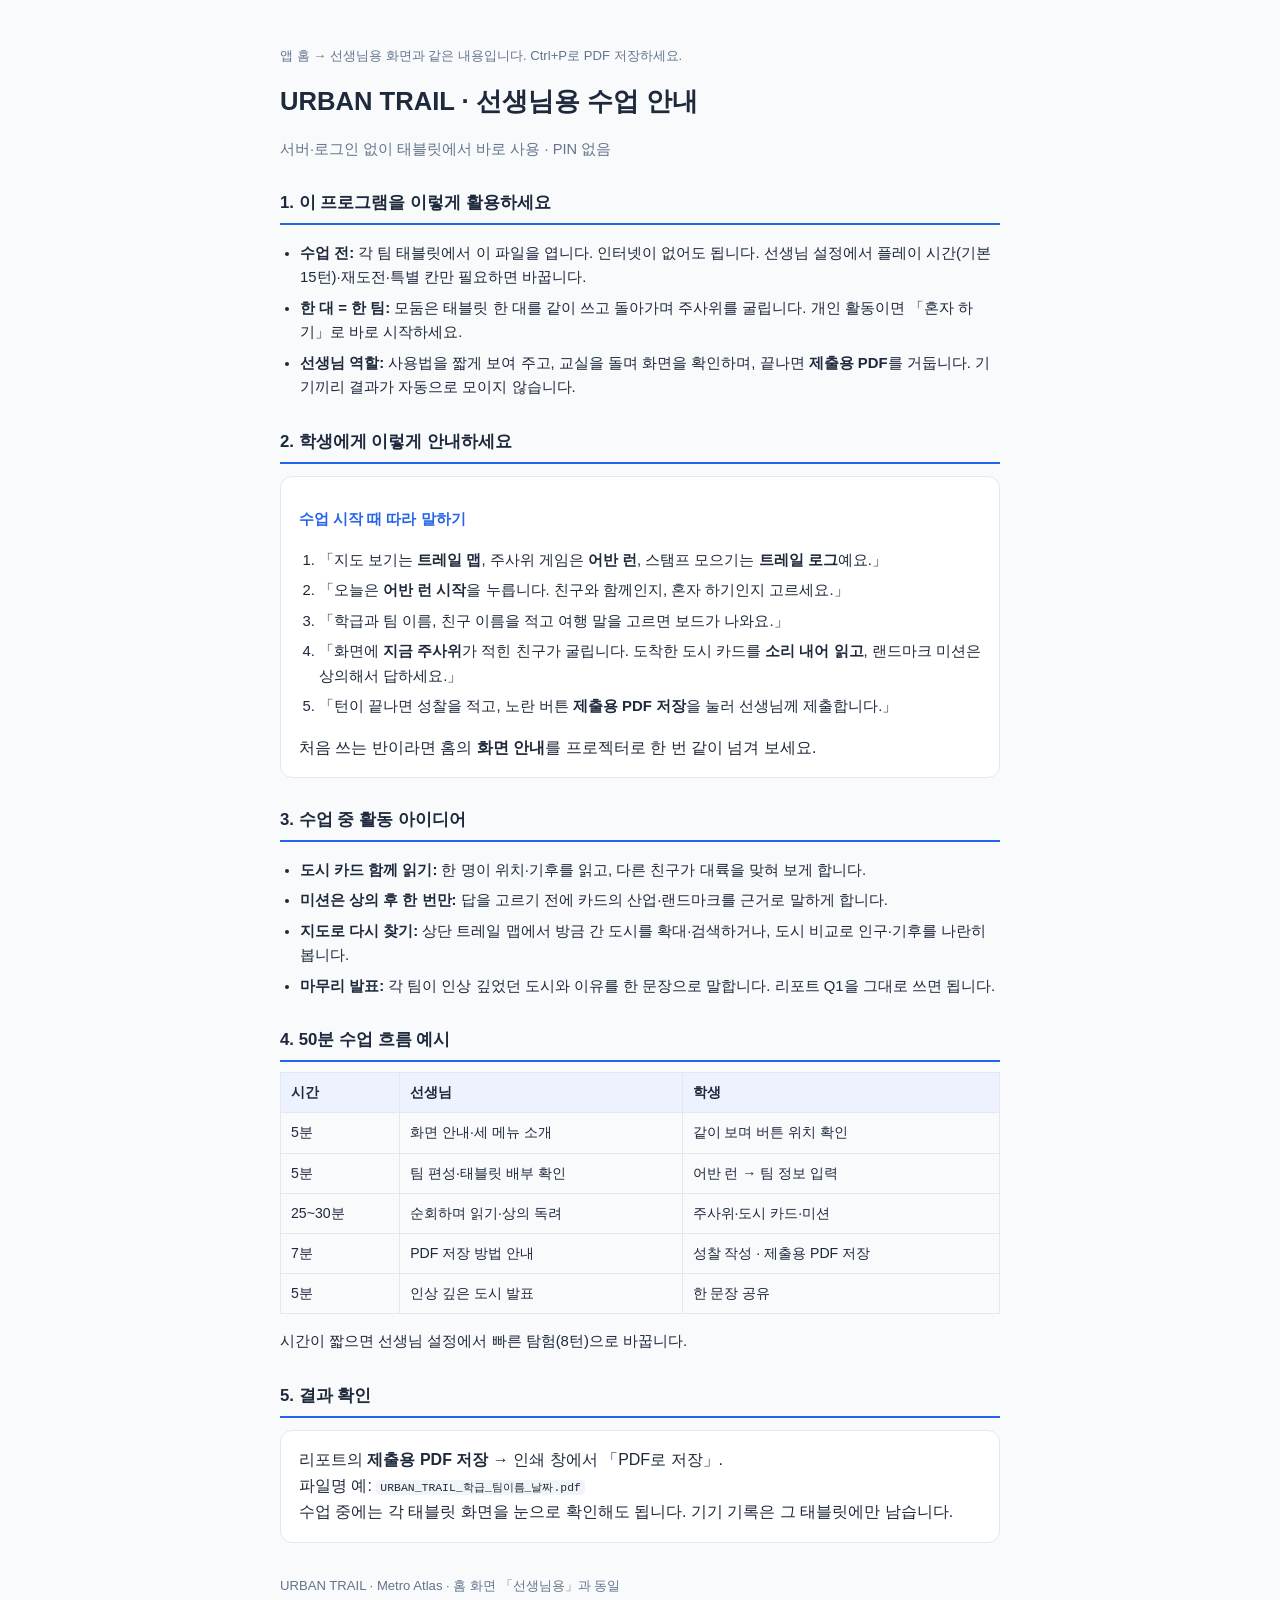
==== docs/teacher-guide.html @ 24902511 "Publish URBAN TRAIL classroom geography game for GitHub. Co-authored-by: Cursor <cursoragent@cursor." ====
<!DOCTYPE html>
<html lang="ko">
<head>
<meta charset="UTF-8">
<meta name="viewport" content="width=device-width, initial-scale=1">
<title>URBAN TRAIL · 선생님 수업 안내</title>
<style>
  :root { --ink: #1e293b; --muted: #64748b; --line: #e2e8f0; --blue: #2563eb; --bg: #f8fafc; }
  * { box-sizing: border-box; }
  body { margin: 0; font-family: "Pretendard", "Malgun Gothic", sans-serif; color: var(--ink); background: var(--bg); line-height: 1.65; }
  .wrap { max-width: 760px; margin: 0 auto; padding: 32px 20px 48px; }
  h1 { font-size: 1.6rem; margin: 0 0 .25em; }
  .sub { color: var(--muted); font-size: .92rem; margin-bottom: 28px; }
  h2 { font-size: 1.05rem; margin: 28px 0 10px; padding-bottom: 6px; border-bottom: 2px solid var(--blue); }
  p, li { font-size: .93rem; }
  ul, ol { padding-left: 1.25em; }
  li { margin: .4em 0; }
  .box { background: #fff; border: 1px solid var(--line); border-radius: 12px; padding: 16px 18px; margin: 12px 0; }
  .box strong { color: var(--blue); }
  table { width: 100%; border-collapse: collapse; font-size: .88rem; margin: 10px 0; }
  th, td { border: 1px solid var(--line); padding: 8px 10px; text-align: left; }
  th { background: #eef2ff; }
  code { background: #f1f5f9; padding: .1em .35em; border-radius: 4px; font-size: .88em; }
  .print-hint { font-size: .82rem; color: var(--muted); margin-top: 32px; }
  @media print {
    body { background: #fff; }
    .wrap { padding: 0; max-width: none; }
    .no-print { display: none; }
  }
</style>
</head>
<body>
<div class="wrap">
  <p class="no-print" style="font-size:.82rem;color:var(--muted)">앱 홈 → 선생님용 화면과 같은 내용입니다. Ctrl+P로 PDF 저장하세요.</p>
  <h1>URBAN TRAIL · 선생님용 수업 안내</h1>
  <p class="sub">서버·로그인 없이 태블릿에서 바로 사용 · PIN 없음</p>

  <h2>1. 이 프로그램을 이렇게 활용하세요</h2>
  <ul>
    <li><b>수업 전:</b> 각 팀 태블릿에서 이 파일을 엽니다. 인터넷이 없어도 됩니다. 선생님 설정에서 플레이 시간(기본 15턴)·재도전·특별 칸만 필요하면 바꿉니다.</li>
    <li><b>한 대 = 한 팀:</b> 모둠은 태블릿 한 대를 같이 쓰고 돌아가며 주사위를 굴립니다. 개인 활동이면 「혼자 하기」로 바로 시작하세요.</li>
    <li><b>선생님 역할:</b> 사용법을 짧게 보여 주고, 교실을 돌며 화면을 확인하며, 끝나면 <b>제출용 PDF</b>를 거둡니다. 기기끼리 결과가 자동으로 모이지 않습니다.</li>
  </ul>

  <h2>2. 학생에게 이렇게 안내하세요</h2>
  <div class="box">
    <p><strong>수업 시작 때 따라 말하기</strong></p>
    <ol>
      <li>「지도 보기는 <b>트레일 맵</b>, 주사위 게임은 <b>어반 런</b>, 스탬프 모으기는 <b>트레일 로그</b>예요.」</li>
      <li>「오늘은 <b>어반 런 시작</b>을 누릅니다. 친구와 함께인지, 혼자 하기인지 고르세요.」</li>
      <li>「학급과 팀 이름, 친구 이름을 적고 여행 말을 고르면 보드가 나와요.」</li>
      <li>「화면에 <b>지금 주사위</b>가 적힌 친구가 굴립니다. 도착한 도시 카드를 <b>소리 내어 읽고</b>, 랜드마크 미션은 상의해서 답하세요.」</li>
      <li>「턴이 끝나면 성찰을 적고, 노란 버튼 <b>제출용 PDF 저장</b>을 눌러 선생님께 제출합니다.」</li>
    </ol>
    처음 쓰는 반이라면 홈의 <b>화면 안내</b>를 프로젝터로 한 번 같이 넘겨 보세요.
  </div>

  <h2>3. 수업 중 활동 아이디어</h2>
  <ul>
    <li><b>도시 카드 함께 읽기:</b> 한 명이 위치·기후를 읽고, 다른 친구가 대륙을 맞혀 보게 합니다.</li>
    <li><b>미션은 상의 후 한 번만:</b> 답을 고르기 전에 카드의 산업·랜드마크를 근거로 말하게 합니다.</li>
    <li><b>지도로 다시 찾기:</b> 상단 트레일 맵에서 방금 간 도시를 확대·검색하거나, 도시 비교로 인구·기후를 나란히 봅니다.</li>
    <li><b>마무리 발표:</b> 각 팀이 인상 깊었던 도시와 이유를 한 문장으로 말합니다. 리포트 Q1을 그대로 쓰면 됩니다.</li>
  </ul>

  <h2>4. 50분 수업 흐름 예시</h2>
  <table>
    <thead><tr><th>시간</th><th>선생님</th><th>학생</th></tr></thead>
    <tbody>
      <tr><td>5분</td><td>화면 안내·세 메뉴 소개</td><td>같이 보며 버튼 위치 확인</td></tr>
      <tr><td>5분</td><td>팀 편성·태블릿 배부 확인</td><td>어반 런 → 팀 정보 입력</td></tr>
      <tr><td>25~30분</td><td>순회하며 읽기·상의 독려</td><td>주사위·도시 카드·미션</td></tr>
      <tr><td>7분</td><td>PDF 저장 방법 안내</td><td>성찰 작성 · 제출용 PDF 저장</td></tr>
      <tr><td>5분</td><td>인상 깊은 도시 발표</td><td>한 문장 공유</td></tr>
    </tbody>
  </table>
  <p>시간이 짧으면 선생님 설정에서 빠른 탐험(8턴)으로 바꿉니다.</p>

  <h2>5. 결과 확인</h2>
  <div class="box">
    리포트의 <b>제출용 PDF 저장</b> → 인쇄 창에서 「PDF로 저장」.<br>
    파일명 예: <code>URBAN_TRAIL_학급_팀이름_날짜.pdf</code><br>
    수업 중에는 각 태블릿 화면을 눈으로 확인해도 됩니다. 기기 기록은 그 태블릿에만 남습니다.
  </div>

  <p class="print-hint">URBAN TRAIL · Metro Atlas · 홈 화면 「선생님용」과 동일</p>
</div>
</body>
</html>
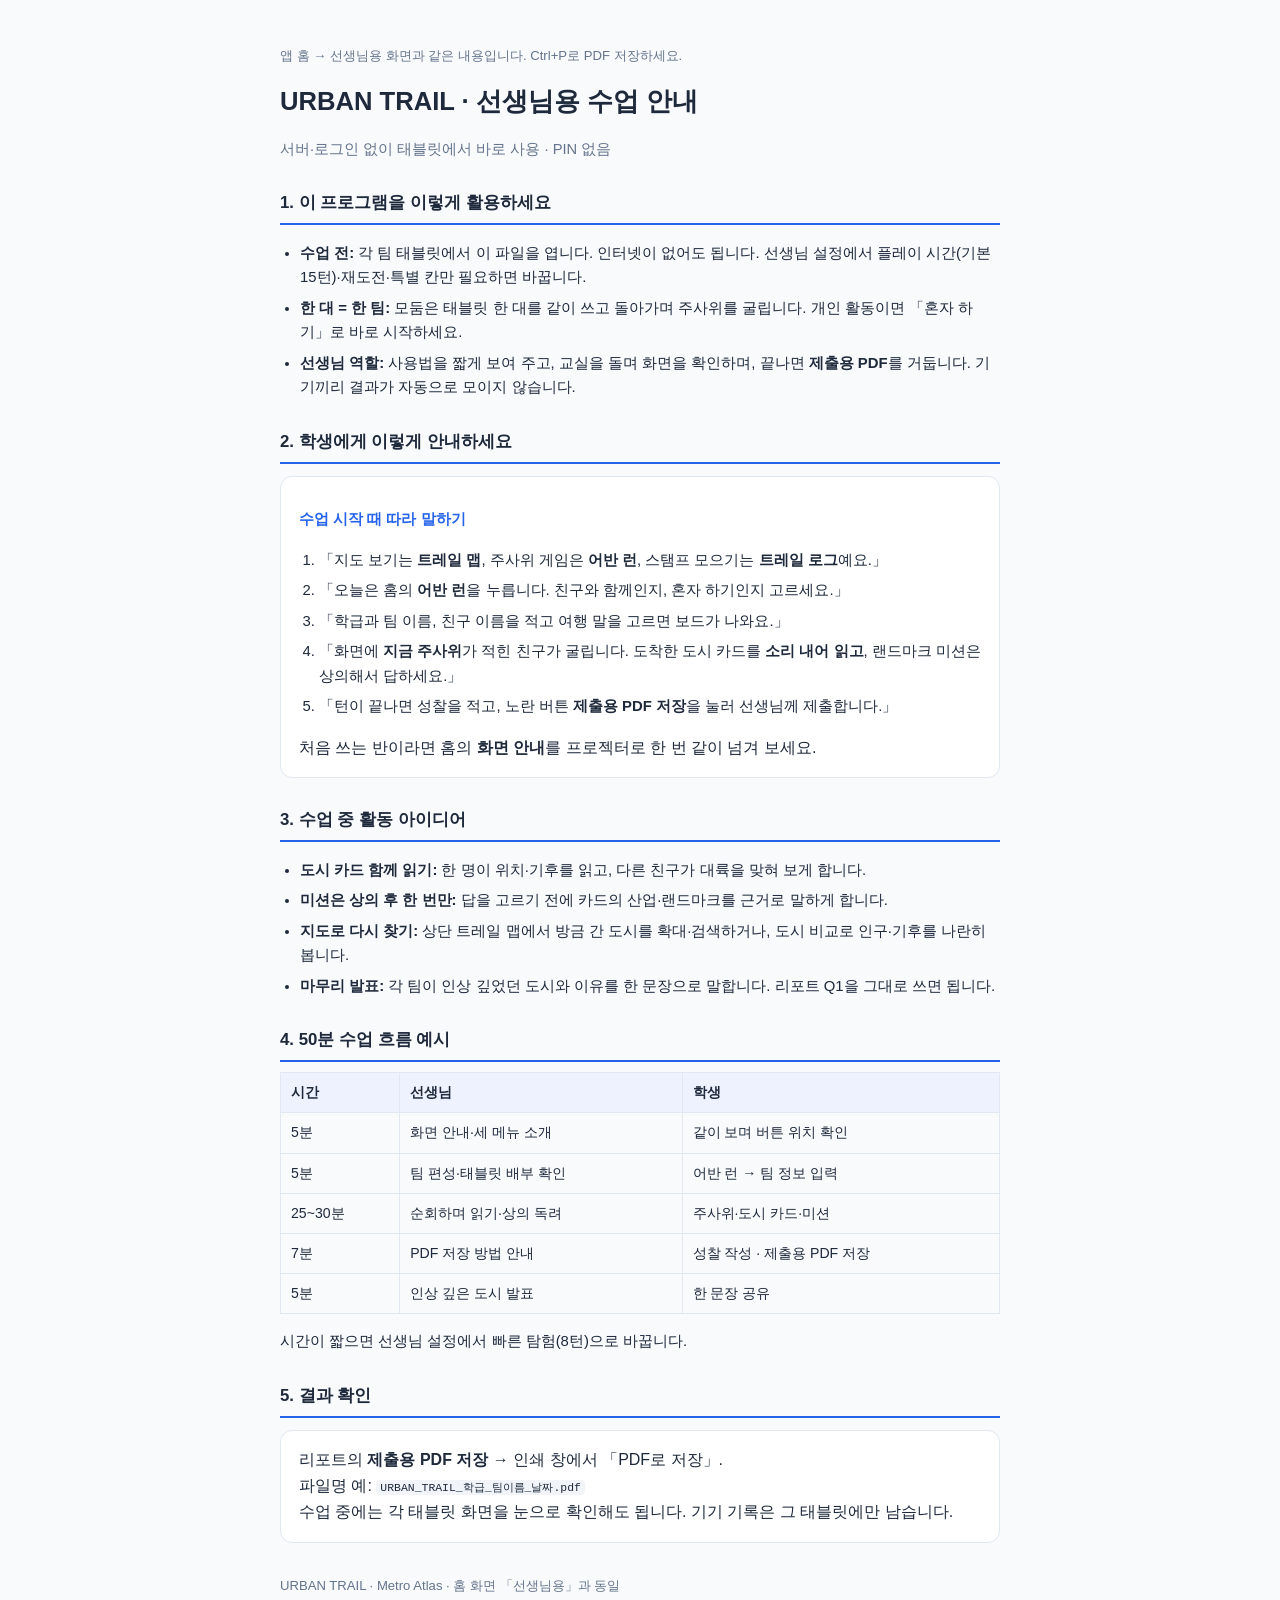
==== commit 12912d9b: "Make Urban Run classroom-ready with a city learning dashboard, 3D dice, and unclipped travel cards. " ====
--- a/docs/teacher-guide.html
+++ b/docs/teacher-guide.html
@@ -47,7 +47,7 @@
     <p><strong>수업 시작 때 따라 말하기</strong></p>
     <ol>
       <li>「지도 보기는 <b>트레일 맵</b>, 주사위 게임은 <b>어반 런</b>, 스탬프 모으기는 <b>트레일 로그</b>예요.」</li>
-      <li>「오늘은 <b>어반 런 시작</b>을 누릅니다. 친구와 함께인지, 혼자 하기인지 고르세요.」</li>
+      <li>「오늘은 홈의 <b>어반 런</b>을 누릅니다. 친구와 함께인지, 혼자 하기인지 고르세요.」</li>
       <li>「학급과 팀 이름, 친구 이름을 적고 여행 말을 고르면 보드가 나와요.」</li>
       <li>「화면에 <b>지금 주사위</b>가 적힌 친구가 굴립니다. 도착한 도시 카드를 <b>소리 내어 읽고</b>, 랜드마크 미션은 상의해서 답하세요.」</li>
       <li>「턴이 끝나면 성찰을 적고, 노란 버튼 <b>제출용 PDF 저장</b>을 눌러 선생님께 제출합니다.」</li>
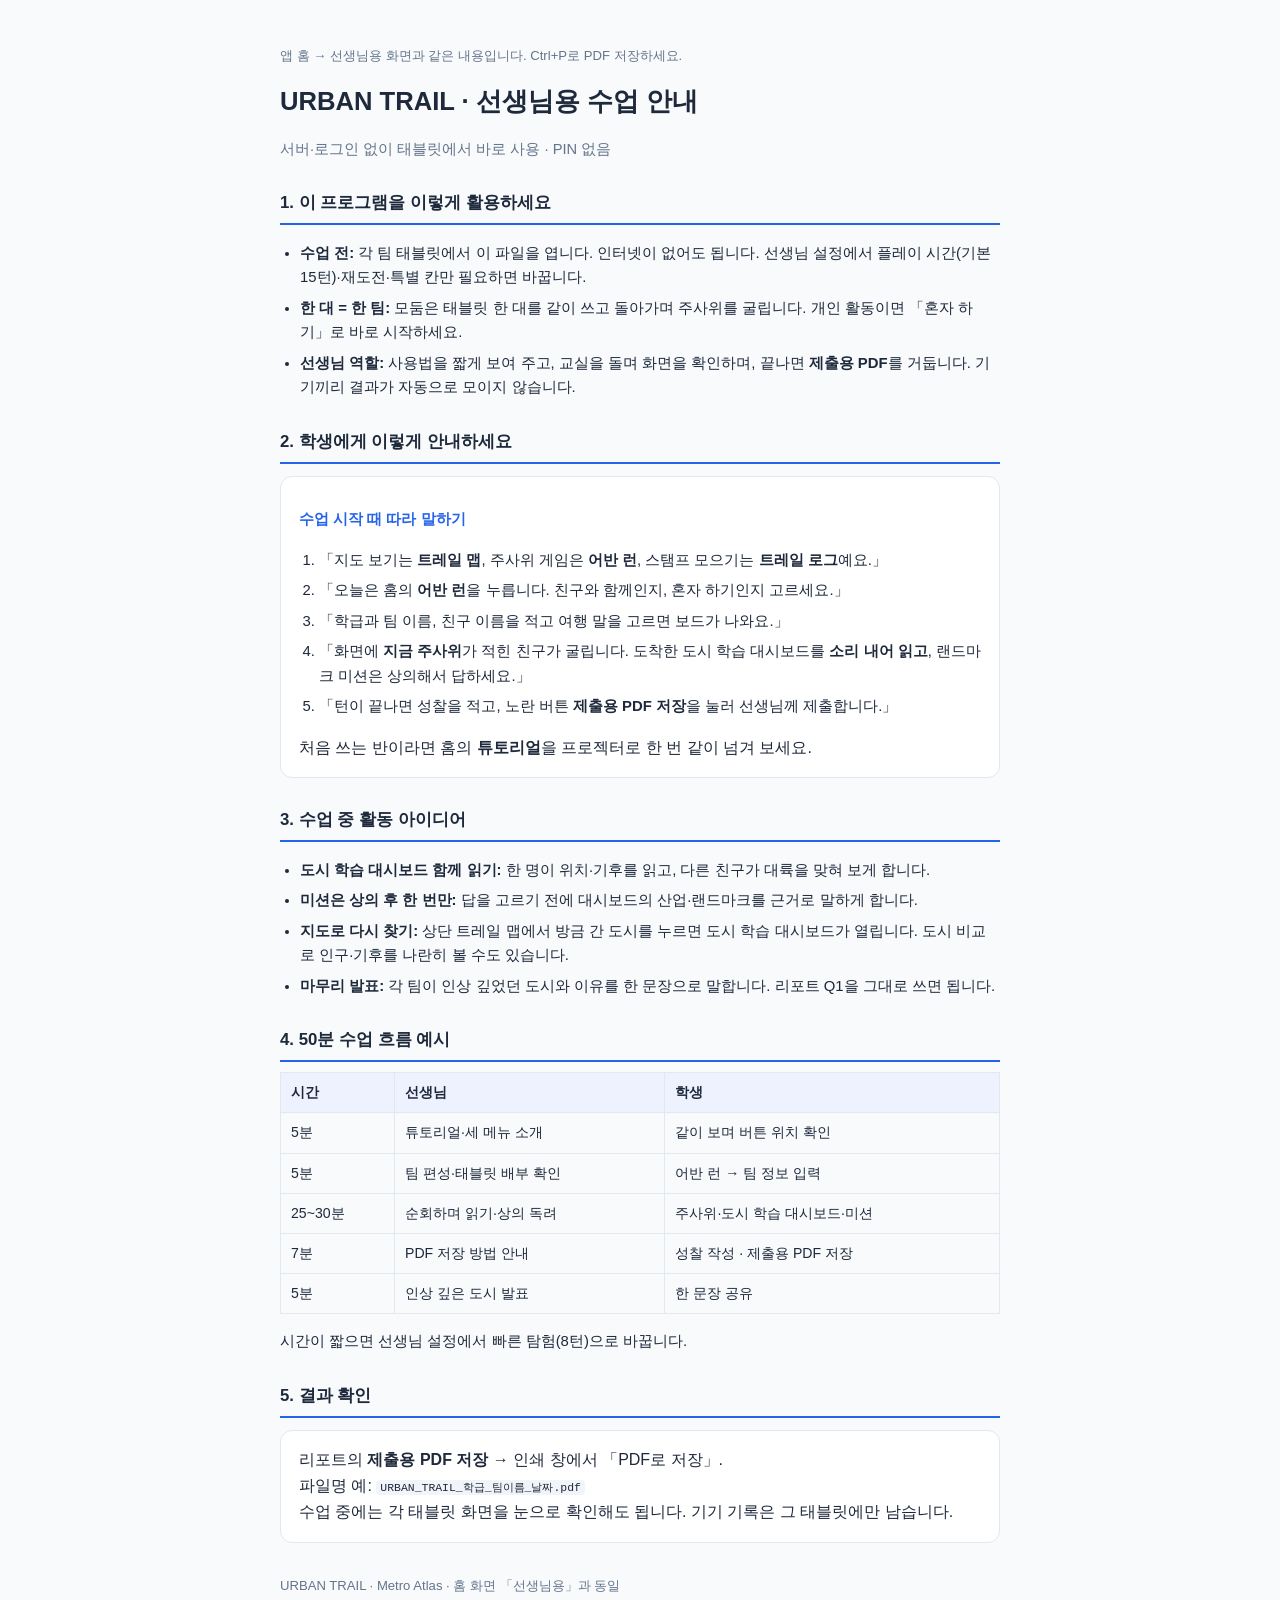
==== commit 7235ce14: "Open classroom tools as modals and keep print pages from splitting by region. Share the city learnin" ====
--- a/docs/teacher-guide.html
+++ b/docs/teacher-guide.html
@@ -26,6 +26,9 @@
     body { background: #fff; }
     .wrap { padding: 0; max-width: none; }
     .no-print { display: none; }
+    h2 { break-after: avoid; page-break-after: avoid; }
+    .box, table, tr { break-inside: avoid; page-break-inside: avoid; }
+    thead { display: table-header-group; }
   }
 </style>
 </head>
@@ -49,17 +52,17 @@
       <li>「지도 보기는 <b>트레일 맵</b>, 주사위 게임은 <b>어반 런</b>, 스탬프 모으기는 <b>트레일 로그</b>예요.」</li>
       <li>「오늘은 홈의 <b>어반 런</b>을 누릅니다. 친구와 함께인지, 혼자 하기인지 고르세요.」</li>
       <li>「학급과 팀 이름, 친구 이름을 적고 여행 말을 고르면 보드가 나와요.」</li>
-      <li>「화면에 <b>지금 주사위</b>가 적힌 친구가 굴립니다. 도착한 도시 카드를 <b>소리 내어 읽고</b>, 랜드마크 미션은 상의해서 답하세요.」</li>
+      <li>「화면에 <b>지금 주사위</b>가 적힌 친구가 굴립니다. 도착한 도시 학습 대시보드를 <b>소리 내어 읽고</b>, 랜드마크 미션은 상의해서 답하세요.」</li>
       <li>「턴이 끝나면 성찰을 적고, 노란 버튼 <b>제출용 PDF 저장</b>을 눌러 선생님께 제출합니다.」</li>
     </ol>
-    처음 쓰는 반이라면 홈의 <b>화면 안내</b>를 프로젝터로 한 번 같이 넘겨 보세요.
+    처음 쓰는 반이라면 홈의 <b>튜토리얼</b>을 프로젝터로 한 번 같이 넘겨 보세요.
   </div>
 
   <h2>3. 수업 중 활동 아이디어</h2>
   <ul>
-    <li><b>도시 카드 함께 읽기:</b> 한 명이 위치·기후를 읽고, 다른 친구가 대륙을 맞혀 보게 합니다.</li>
-    <li><b>미션은 상의 후 한 번만:</b> 답을 고르기 전에 카드의 산업·랜드마크를 근거로 말하게 합니다.</li>
-    <li><b>지도로 다시 찾기:</b> 상단 트레일 맵에서 방금 간 도시를 확대·검색하거나, 도시 비교로 인구·기후를 나란히 봅니다.</li>
+    <li><b>도시 학습 대시보드 함께 읽기:</b> 한 명이 위치·기후를 읽고, 다른 친구가 대륙을 맞혀 보게 합니다.</li>
+    <li><b>미션은 상의 후 한 번만:</b> 답을 고르기 전에 대시보드의 산업·랜드마크를 근거로 말하게 합니다.</li>
+    <li><b>지도로 다시 찾기:</b> 상단 트레일 맵에서 방금 간 도시를 누르면 도시 학습 대시보드가 열립니다. 도시 비교로 인구·기후를 나란히 볼 수도 있습니다.</li>
     <li><b>마무리 발표:</b> 각 팀이 인상 깊었던 도시와 이유를 한 문장으로 말합니다. 리포트 Q1을 그대로 쓰면 됩니다.</li>
   </ul>
 
@@ -67,9 +70,9 @@
   <table>
     <thead><tr><th>시간</th><th>선생님</th><th>학생</th></tr></thead>
     <tbody>
-      <tr><td>5분</td><td>화면 안내·세 메뉴 소개</td><td>같이 보며 버튼 위치 확인</td></tr>
+      <tr><td>5분</td><td>튜토리얼·세 메뉴 소개</td><td>같이 보며 버튼 위치 확인</td></tr>
       <tr><td>5분</td><td>팀 편성·태블릿 배부 확인</td><td>어반 런 → 팀 정보 입력</td></tr>
-      <tr><td>25~30분</td><td>순회하며 읽기·상의 독려</td><td>주사위·도시 카드·미션</td></tr>
+      <tr><td>25~30분</td><td>순회하며 읽기·상의 독려</td><td>주사위·도시 학습 대시보드·미션</td></tr>
       <tr><td>7분</td><td>PDF 저장 방법 안내</td><td>성찰 작성 · 제출용 PDF 저장</td></tr>
       <tr><td>5분</td><td>인상 깊은 도시 발표</td><td>한 문장 공유</td></tr>
     </tbody>
